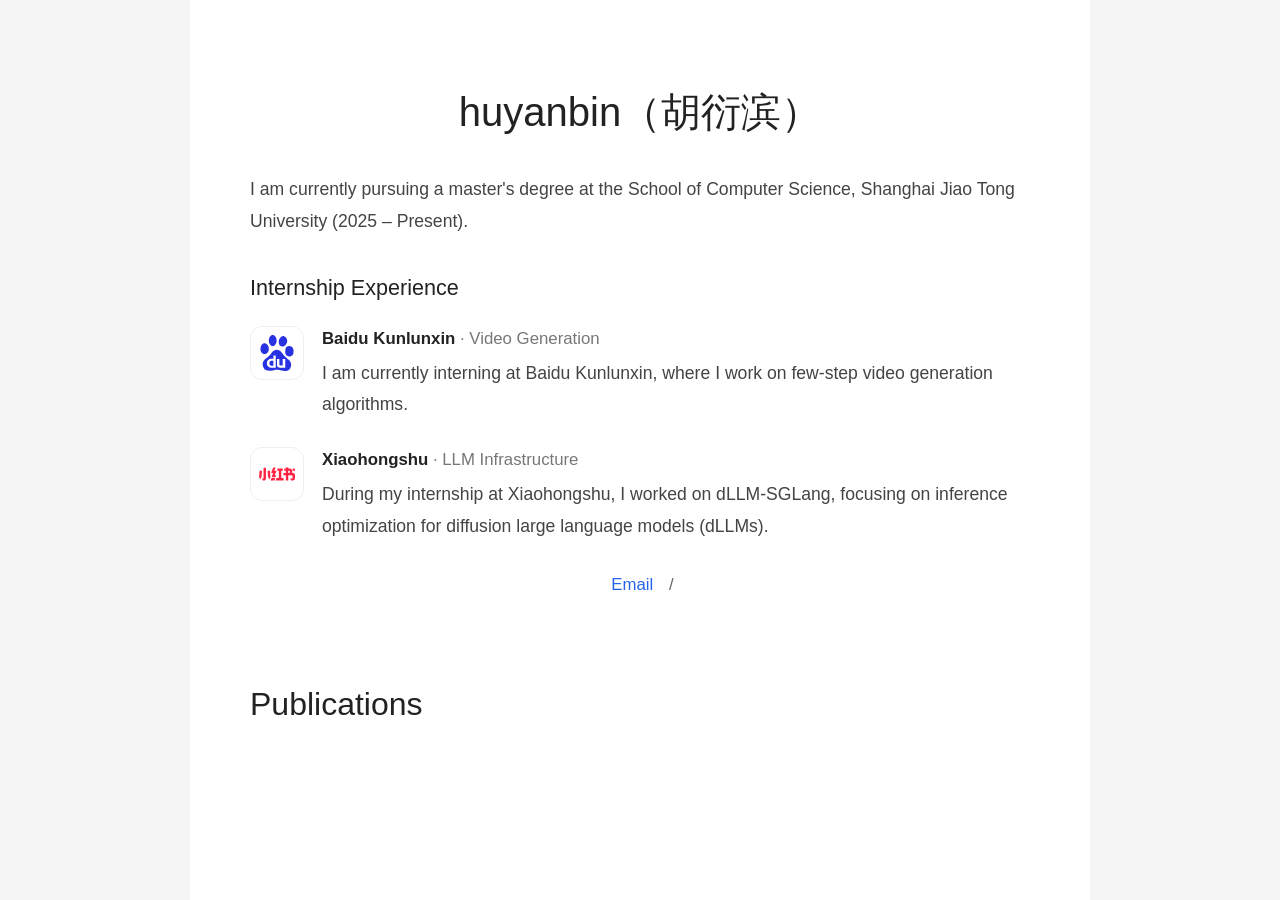
==== index.html @ c3d7a662 "Add current Baidu Kunlunxin internship" ====
<!DOCTYPE html>
<html lang="zh-CN">
<head>
    <meta charset="UTF-8">
    <meta name="viewport" content="width=device-width, initial-scale=1.0">
    <title>个人主页</title>
    <style>
        * {
            margin: 0;
            padding: 0;
            box-sizing: border-box;
        }

        body {
            font-family: -apple-system, BlinkMacSystemFont, 'Segoe UI', 'PingFang SC', 'Hiragino Sans GB', 'Microsoft YaHei', sans-serif;
            line-height: 1.6;
            color: #333;
            background-color: #f5f5f5;
        }

        .container {
            max-width: 900px;
            margin: 0 auto;
            background-color: white;
            min-height: 100vh;
            padding: 80px 60px;
        }

        .header {
            text-align: center;
            margin-bottom: 60px;
        }

        .name {
            font-size: 2.5em;
            font-weight: 400;
            margin-bottom: 30px;
            color: #222;
        }

        .bio {
            font-size: 1.1em;
            line-height: 1.8;
            color: #444;
            margin-bottom: 15px;
            text-align: left;
        }

        .bio a {
            color: #2563eb;
            text-decoration: none;
        }

        .bio a:hover {
            text-decoration: underline;
        }

        .internships {
            margin-top: 34px;
            text-align: left;
        }

        .internships-title {
            margin-bottom: 20px;
            color: #222;
            font-size: 1.35em;
            font-weight: 500;
        }

        .internship-item {
            display: grid;
            grid-template-columns: 54px 1fr;
            gap: 18px;
            align-items: start;
        }

        .internship-item + .internship-item {
            margin-top: 26px;
        }

        .company-logo {
            width: 54px;
            height: 54px;
            padding: 8px;
            border: 1px solid #eee;
            border-radius: 12px;
            object-fit: contain;
        }

        .company-name {
            margin-bottom: 5px;
            color: #222;
            font-size: 1.05em;
            font-weight: 600;
        }

        .company-team {
            color: #777;
            font-weight: 400;
        }

        .internship-description {
            margin-bottom: 0;
        }

        .links {
            margin-top: 30px;
            font-size: 1.05em;
        }

        .links a {
            color: #2563eb;
            text-decoration: none;
            margin: 0 8px;
        }

        .links a:hover {
            text-decoration: underline;
        }

        .separator {
            color: #666;
            margin: 0 3px;
        }

        .section {
            margin-top: 80px;
        }

        .section-title {
            font-size: 2em;
            font-weight: 400;
            margin-bottom: 40px;
            color: #222;
        }

        .publication {
            margin-bottom: 35px;
        }

        .pub-title {
            font-size: 1.15em;
            margin-bottom: 8px;
        }

        .pub-title a {
            color: #2563eb;
            text-decoration: none;
            font-weight: 500;
        }

        .pub-title a:hover {
            text-decoration: underline;
        }

        .pub-authors {
            font-size: 1em;
            color: #444;
            margin-bottom: 5px;
        }

        .pub-venue {
            font-size: 0.95em;
            color: #666;
            font-style: italic;
        }

        @media (max-width: 768px) {
            .container {
                padding: 40px 30px;
            }

            .name {
                font-size: 2em;
            }

            .bio {
                font-size: 1em;
            }

            .section-title {
                font-size: 1.6em;
            }
        }
    </style>
</head>
<body>
    <div class="container">
        <div class="header">
            <h1 class="name">huyanbin（胡衍滨）</h1>
            
            <div class="bio">
                I am currently pursuing a master's degree at the School of Computer Science, Shanghai Jiao Tong University (2025 – Present).
            </div>

            <div class="internships">
                <h2 class="internships-title">Internship Experience</h2>
                <div class="internship-item">
                    <img class="company-logo" src="assets/baidu.svg" alt="Baidu logo">
                    <div>
                        <div class="company-name">
                            Baidu Kunlunxin <span class="company-team">· Video Generation</span>
                        </div>
                        <div class="bio internship-description">
                            I am currently interning at Baidu Kunlunxin, where I work on few-step video generation algorithms.
                        </div>
                    </div>
                </div>
                <div class="internship-item">
                    <img class="company-logo" src="assets/xiaohongshu.svg" alt="Xiaohongshu logo">
                    <div>
                        <div class="company-name">
                            Xiaohongshu <span class="company-team">· LLM Infrastructure</span>
                        </div>
                        <div class="bio internship-description">
                            During my internship at Xiaohongshu, I worked on dLLM-SGLang, focusing on inference optimization for diffusion large language models (dLLMs).
                        </div>
                    </div>
                </div>
            </div>
            
            <div class="links">
                <a href="mailto:huyanbin@sjtu.edu.cn">Email</a>
                <span class="separator">/</span>
               <!--  <a href="#" target="_blank">Google Scholar</a>
                <span class="separator">/</span>
                <a href="#" target="_blank">Twitter</a>
                <span class="separator">/</span>
                <a href="#" target="_blank">LinkedIn</a>
                <span class="separator">/</span>
                <a href="#" target="_blank">Github</a>  -->
            </div>
        </div>

        <div class="section">
            <h2 class="section-title">Publications</h2>
            
          <!-- /*  <div class="publication">
                <div class="pub-title">
                    <a href="#">论文标题：在此填写您的论文完整标题</a>
                </div>
                <div class="pub-authors">
                    您的名字, 合作者1, 合作者2, 合作者3
                </div>
                <div class="pub-venue">
                    To appear in [会议/期刊名称] [年份]
                </div>
            </div>

            <div class="publication">
                <div class="pub-title">
                    <a href="#">第二篇论文标题</a>
                </div>
                <div class="pub-authors">
                    您的名字, 合作者1, 合作者2
                </div>
                <div class="pub-venue">
                    Published in [会议/期刊名称] [年份]
                </div>
            </div>

            <div class="publication">
                <div class="pub-title">
                    <a href="#">第三篇论文标题</a>
                </div>
                <div class="pub-authors">
                    您的名字, 合作者1, 合作者2, 合作者3
                </div>
                <div class="pub-venue">
                    Published in [会议/期刊名称] [年份]
                </div>
            </div> */ -->
            
            <!-- 如需添加更多论文，复制上面的 publication div 块即可 -->
        </div>
    </div>
</body>
</html>
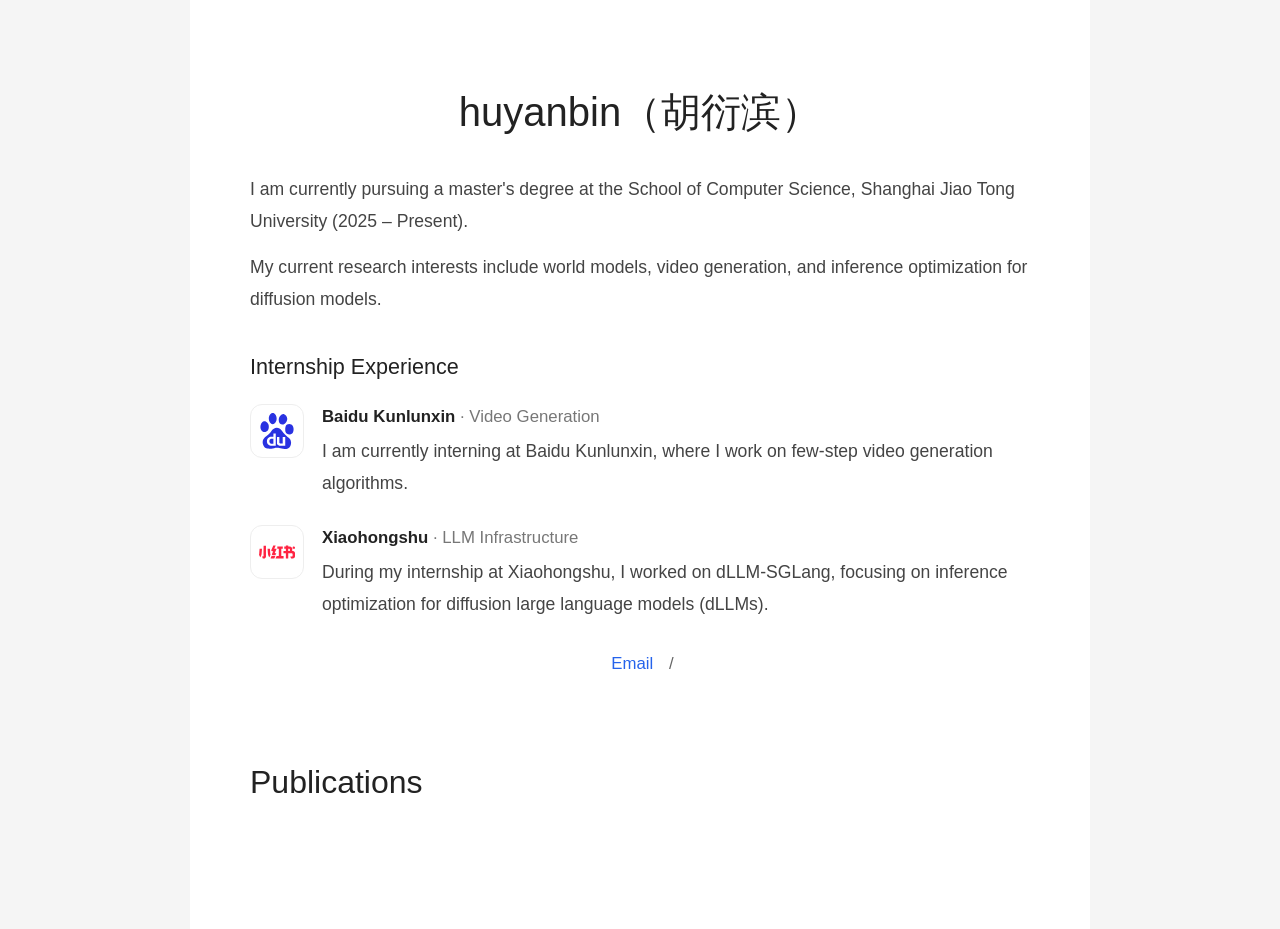
==== commit 1bbabb41: "Add current research interests" ====
--- a/index.html
+++ b/index.html
@@ -193,6 +193,10 @@
                 I am currently pursuing a master's degree at the School of Computer Science, Shanghai Jiao Tong University (2025 – Present).
             </div>
 
+            <div class="bio">
+                My current research interests include world models, video generation, and inference optimization for diffusion models.
+            </div>
+
             <div class="internships">
                 <h2 class="internships-title">Internship Experience</h2>
                 <div class="internship-item">
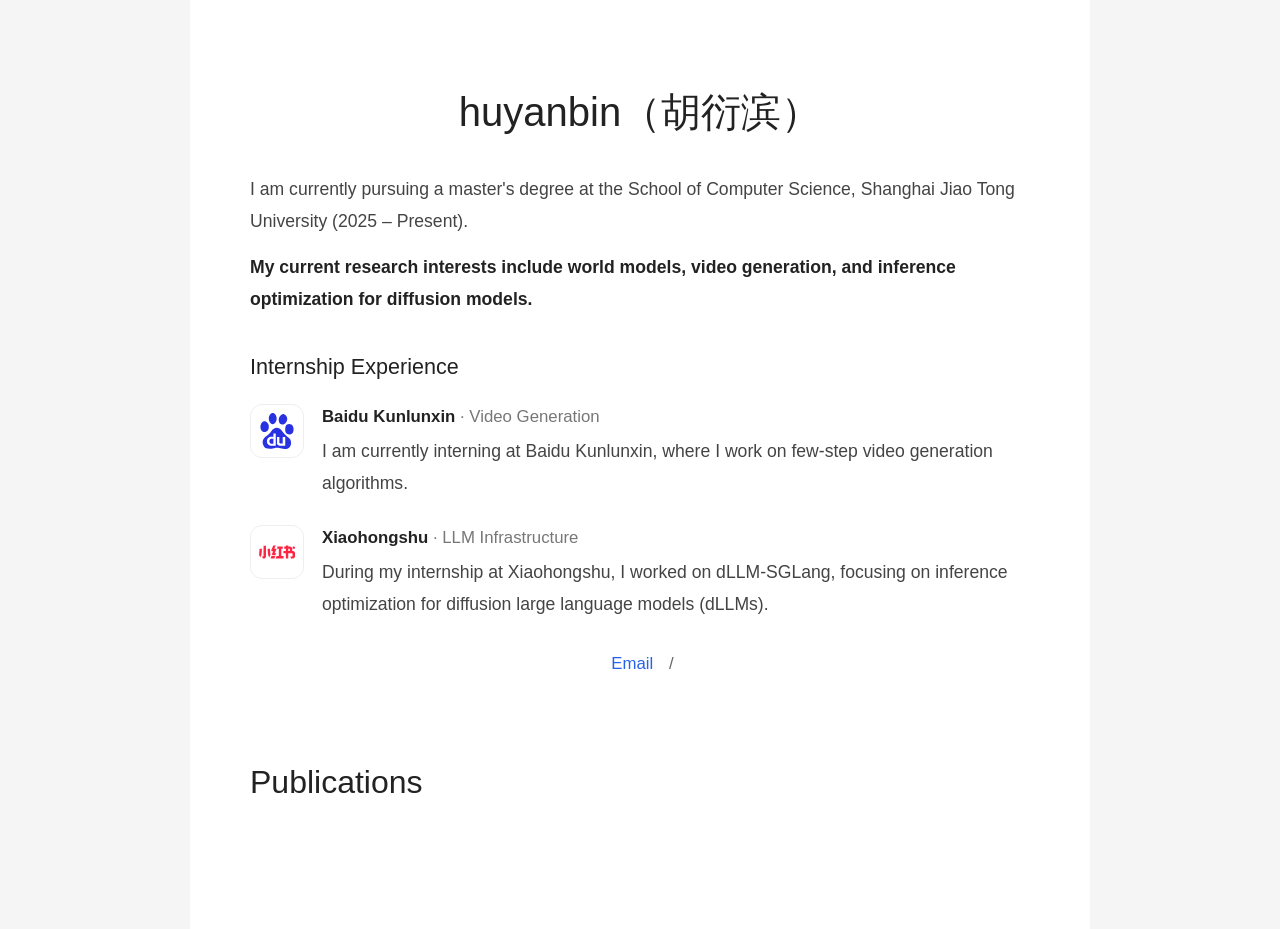
==== commit 86fae137: "Emphasize research interests" ====
--- a/index.html
+++ b/index.html
@@ -55,6 +55,11 @@
             text-decoration: underline;
         }
 
+        .research-interests {
+            color: #222;
+            font-weight: 600;
+        }
+
         .internships {
             margin-top: 34px;
             text-align: left;
@@ -193,7 +198,7 @@
                 I am currently pursuing a master's degree at the School of Computer Science, Shanghai Jiao Tong University (2025 – Present).
             </div>
 
-            <div class="bio">
+            <div class="bio research-interests">
                 My current research interests include world models, video generation, and inference optimization for diffusion models.
             </div>
 
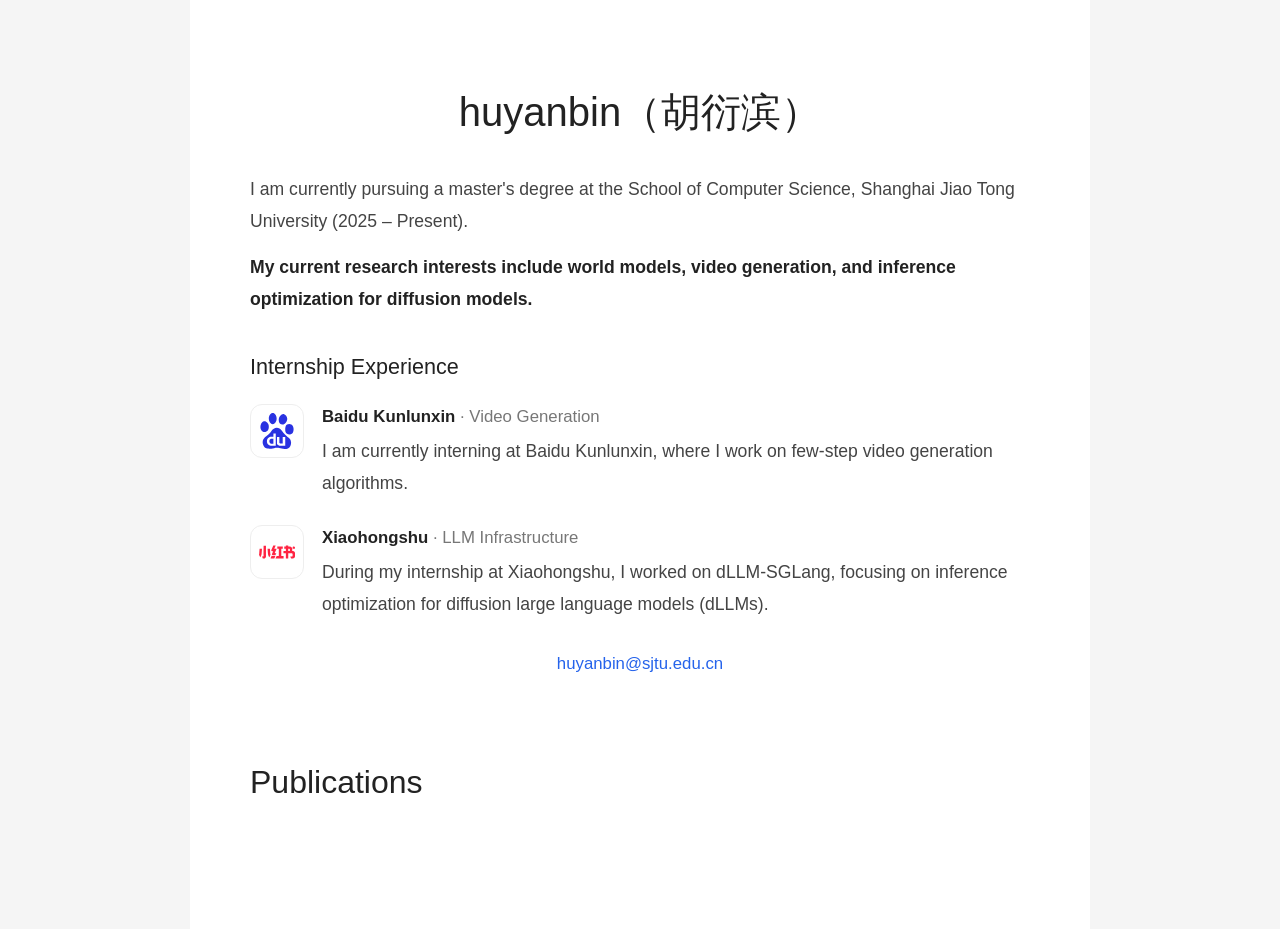
==== commit 103485f7: "Show email address and emphasize research interests" ====
--- a/index.html
+++ b/index.html
@@ -229,8 +229,7 @@
             </div>
             
             <div class="links">
-                <a href="mailto:huyanbin@sjtu.edu.cn">Email</a>
-                <span class="separator">/</span>
+                <a href="mailto:huyanbin@sjtu.edu.cn">huyanbin@sjtu.edu.cn</a>
                <!--  <a href="#" target="_blank">Google Scholar</a>
                 <span class="separator">/</span>
                 <a href="#" target="_blank">Twitter</a>
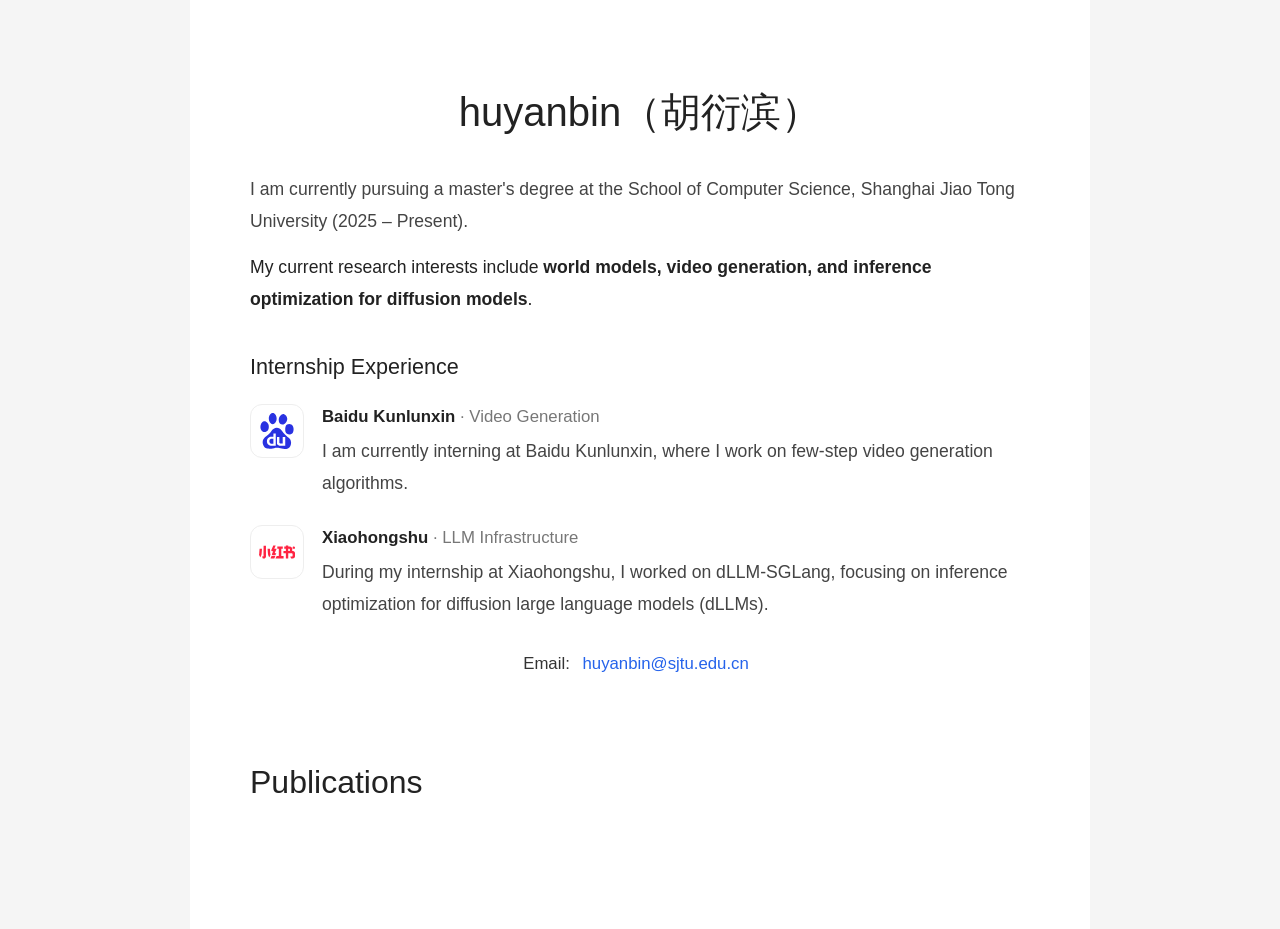
==== commit 209e105c: "Refine research emphasis and email label" ====
--- a/index.html
+++ b/index.html
@@ -57,7 +57,6 @@
 
         .research-interests {
             color: #222;
-            font-weight: 600;
         }
 
         .internships {
@@ -199,7 +198,7 @@
             </div>
 
             <div class="bio research-interests">
-                My current research interests include world models, video generation, and inference optimization for diffusion models.
+                My current research interests include <strong>world models, video generation, and inference optimization for diffusion models</strong>.
             </div>
 
             <div class="internships">
@@ -229,6 +228,7 @@
             </div>
             
             <div class="links">
+                <span>Email:</span>
                 <a href="mailto:huyanbin@sjtu.edu.cn">huyanbin@sjtu.edu.cn</a>
                <!--  <a href="#" target="_blank">Google Scholar</a>
                 <span class="separator">/</span>
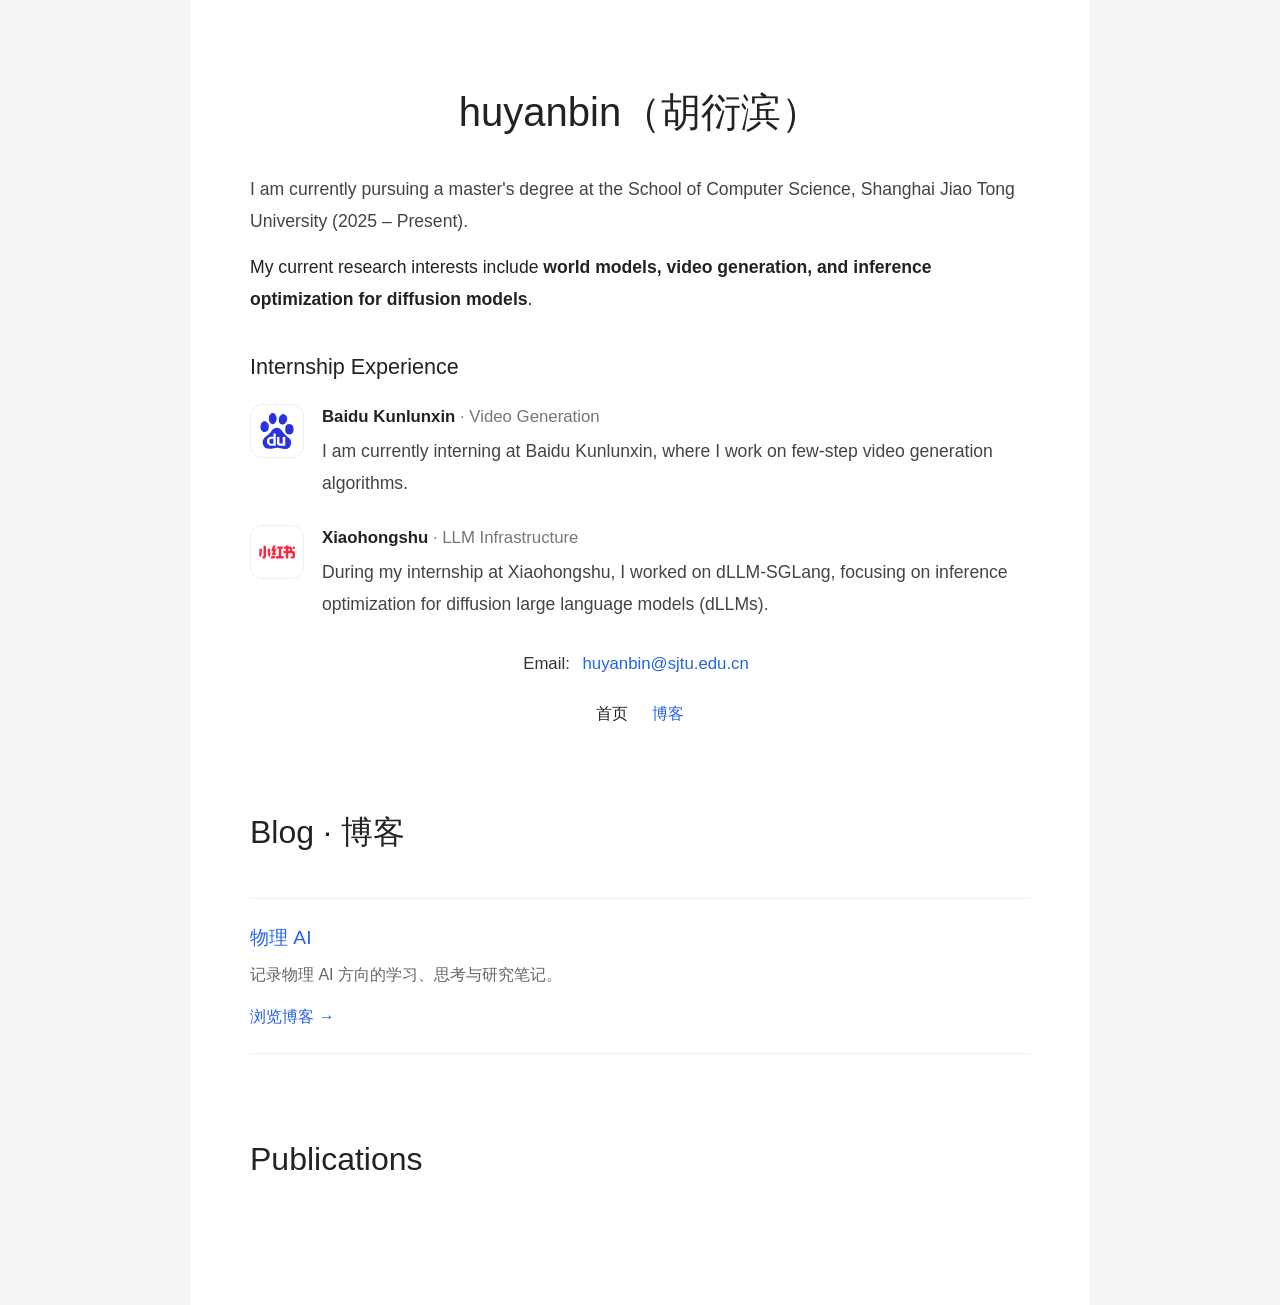
==== commit 1b61a407: "Add Physical AI blog with Cosmos3 nano article" ====
--- a/index.html
+++ b/index.html
@@ -3,7 +3,7 @@
 <head>
     <meta charset="UTF-8">
     <meta name="viewport" content="width=device-width, initial-scale=1.0">
-    <title>个人主页</title>
+    <title>vesper</title>
     <style>
         * {
             margin: 0;
@@ -120,6 +120,49 @@
 
         .links a:hover {
             text-decoration: underline;
+        }
+
+        .site-nav {
+            display: flex;
+            justify-content: center;
+            gap: 24px;
+            margin-top: 24px;
+        }
+
+        .site-nav a,
+        .blog-preview a {
+            color: #2563eb;
+            text-decoration: none;
+        }
+
+        .site-nav a:hover,
+        .blog-preview a:hover {
+            text-decoration: underline;
+        }
+
+        .site-nav [aria-current="page"] {
+            color: #222;
+        }
+
+        .blog-preview {
+            padding: 24px 0;
+            border-top: 1px solid #eee;
+            border-bottom: 1px solid #eee;
+        }
+
+        .blog-preview h3 {
+            margin-bottom: 8px;
+            font-size: 1.2em;
+            font-weight: 500;
+        }
+
+        .blog-preview p {
+            color: #666;
+        }
+
+        .blog-more {
+            display: inline-block;
+            margin-top: 16px;
         }
 
         .separator {
@@ -238,7 +281,20 @@
                 <span class="separator">/</span>
                 <a href="#" target="_blank">Github</a>  -->
             </div>
+            <nav class="site-nav" aria-label="主导航">
+                <a href="./" aria-current="page">首页</a>
+                <a href="blog/">博客</a>
+            </nav>
         </div>
+
+        <section class="section" aria-labelledby="blog-title">
+            <h2 class="section-title" id="blog-title">Blog · 博客</h2>
+            <div class="blog-preview">
+                <h3><a href="blog/physical-ai/">物理 AI</a></h3>
+                <p>记录物理 AI 方向的学习、思考与研究笔记。</p>
+                <a class="blog-more" href="blog/">浏览博客 <span aria-hidden="true">→</span></a>
+            </div>
+        </section>
 
         <div class="section">
             <h2 class="section-title">Publications</h2>
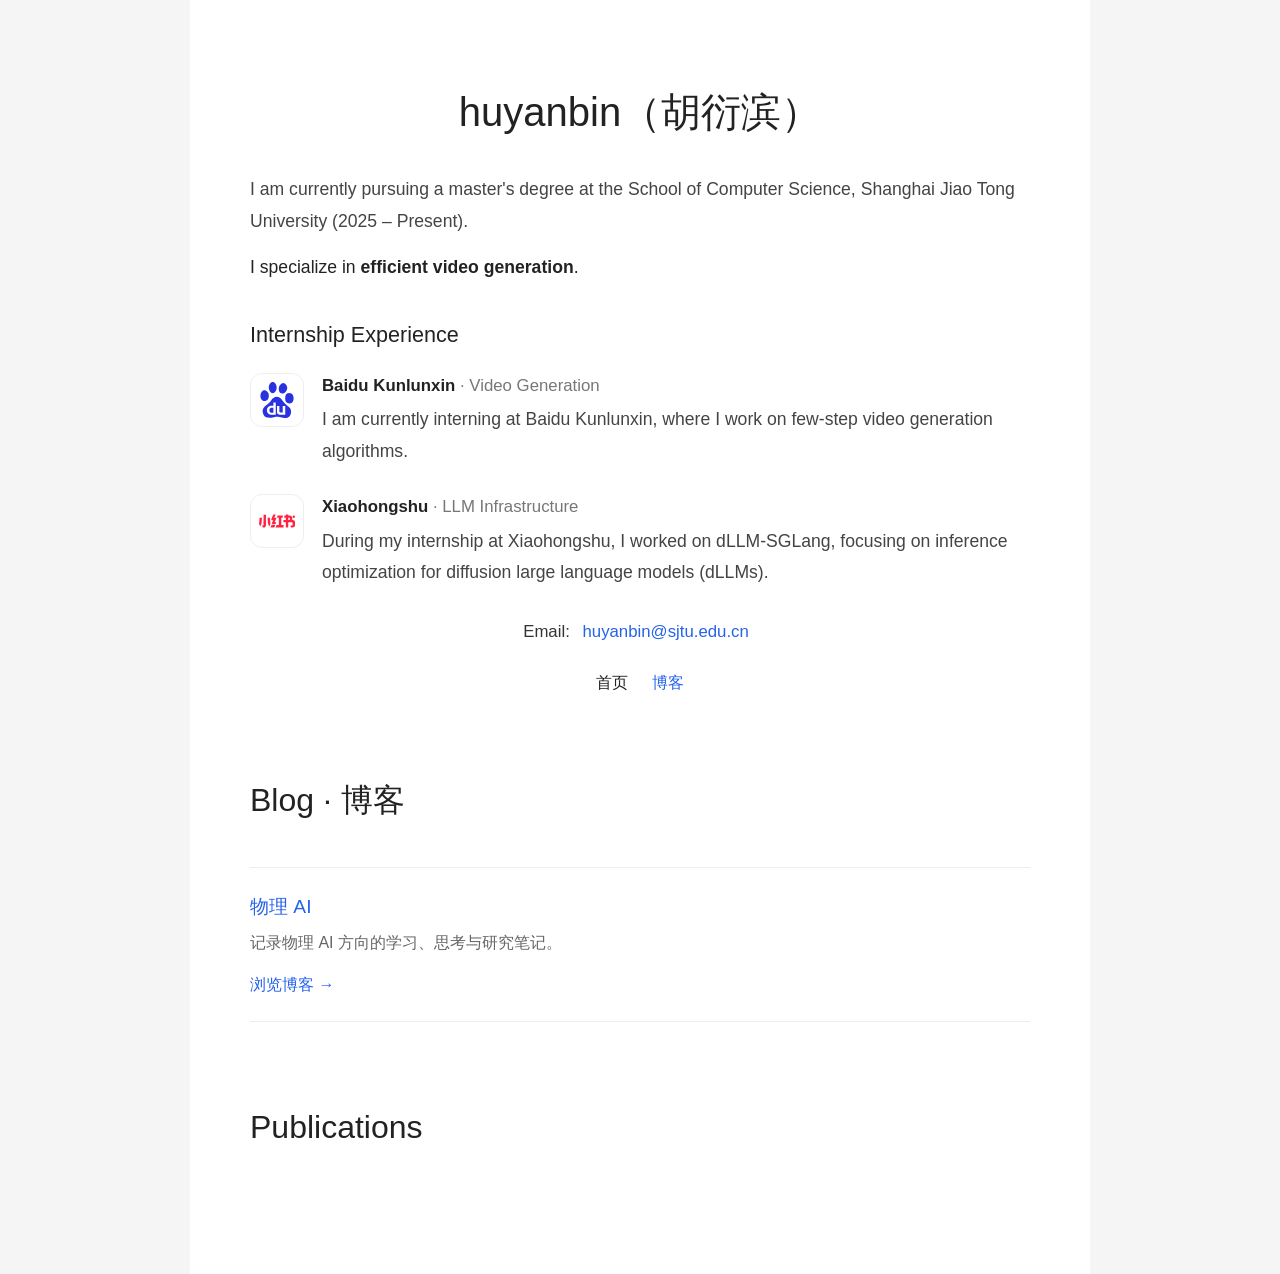
==== commit f08d6218: "Update research interests bio" ====
--- a/index.html
+++ b/index.html
@@ -241,7 +241,7 @@
             </div>
 
             <div class="bio research-interests">
-                My current research interests include <strong>world models, video generation, and inference optimization for diffusion models</strong>.
+                I specialize in <strong>efficient video generation</strong>.
             </div>
 
             <div class="internships">
